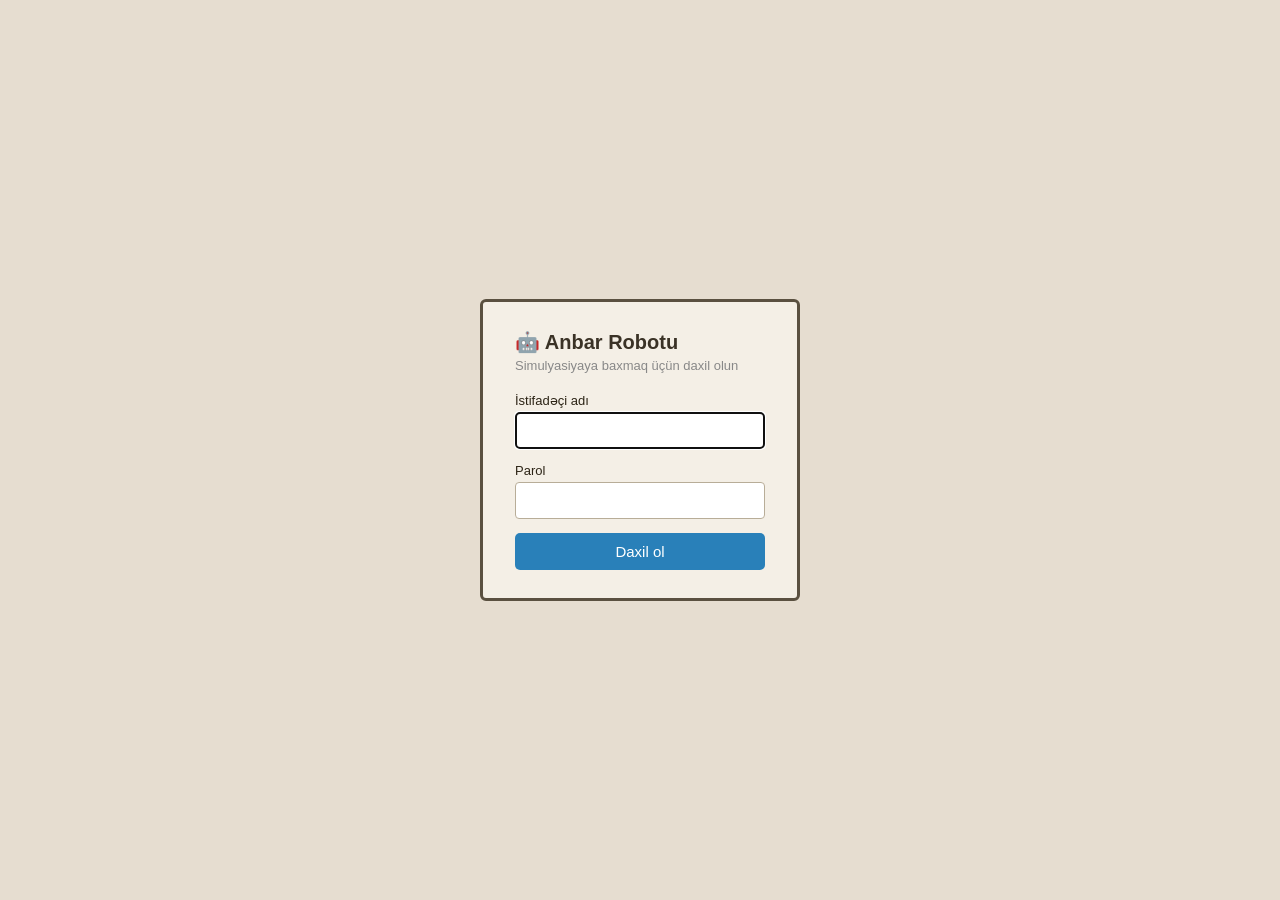
==== src/main/resources/static/login.html @ 9e841054 "added rate-limiting" ====
<!DOCTYPE html>
<html lang="az">
<head>
    <meta charset="UTF-8">
    <meta name="viewport" content="width=device-width, initial-scale=1">
    <title>Giriş — Anbar Robotu</title>
    <style>
        body {
            margin: 0;
            min-height: 100vh;
            background: #e6ddd0;
            font-family: 'Segoe UI', sans-serif;
            display: flex;
            align-items: center;
            justify-content: center;
            padding: 16px;
            box-sizing: border-box;
        }
        form {
            background: #f4efe6;
            border: 3px solid #5a5040;
            border-radius: 6px;
            padding: 28px 32px;
            width: 100%;
            max-width: 320px;
            box-sizing: border-box;
        }
        h1 {
            color: #3a3226;
            font-size: 20px;
            margin: 0 0 4px;
        }
        p.sub {
            color: #888;
            font-size: 13px;
            margin: 0 0 20px;
        }
        label {
            display: block;
            font-size: 13px;
            color: #2c2416;
            margin-bottom: 4px;
        }
        input {
            width: 100%;
            box-sizing: border-box;
            padding: 9px 10px;
            font-size: 15px;
            border: 1px solid #b8ad98;
            border-radius: 4px;
            margin-bottom: 14px;
            background: #fff;
        }
        button {
            width: 100%;
            padding: 10px;
            font-size: 15px;
            background: #2980b9;
            color: white;
            border: none;
            border-radius: 5px;
            cursor: pointer;
        }
        button:hover { background: #1f6da0; }
        button:disabled { background: #8aa9bf; cursor: default; }
        #msg {
            font-size: 13px;
            color: #c81e1e;
            margin-bottom: 14px;
        }
        #msg:empty { display: none; }
    </style>
</head>
<body>
<form id="login">
    <h1>🤖 Anbar Robotu</h1>
    <p class="sub">Simulyasiyaya baxmaq üçün daxil olun</p>
    <div id="msg"></div>
    <label for="username">İstifadəçi adı</label>
    <input type="text" id="username" autocomplete="username" required autofocus>
    <label for="password">Parol</label>
    <input type="password" id="password" autocomplete="current-password" required>
    <button type="submit" id="submit">Daxil ol</button>
</form>

<script>
// Ünvanlar nisbidir ("api/auth/login", "./"): həm lokalda (/robot-path-planning/), həm serverdə (/) işləyir
const msg = document.getElementById('msg');
const submit = document.getElementById('submit');

document.getElementById('login').addEventListener('submit', (e) => {
    e.preventDefault();
    msg.textContent = '';
    submit.disabled = true;
    fetch('api/auth/login', {
        method: 'POST',
        headers: { 'Content-Type': 'application/json' },
        body: JSON.stringify({
            username: document.getElementById('username').value,
            password: document.getElementById('password').value
        })
    }).then(r => {
        if (r.status === 401) throw new Error('İstifadəçi adı və ya parol səhvdir.');
        if (r.status === 429) {
            const seconds = r.headers.get('Retry-After') || '60';
            throw new Error('Çox cəhd etdiniz. ' + seconds + ' saniyə sonra yenidən yoxlayın.');
        }
        if (!r.ok) throw new Error('Server xətası (' + r.status + '). Yenidən cəhd edin.');
        return r.json();
    }).then(res => {
        // Yalnız index.html-ə ötürmək üçün: o, tokeni götürən kimi buradan silir (hər açılışda giriş tələb olunsun)
        sessionStorage.setItem('accessToken', res.accessToken);
        location.replace('./');
    }).catch(err => {
        msg.textContent = err.message === 'Failed to fetch' ? 'Serverlə əlaqə yoxdur.' : err.message;
        submit.disabled = false;
    });
});
</script>
</body>
</html>
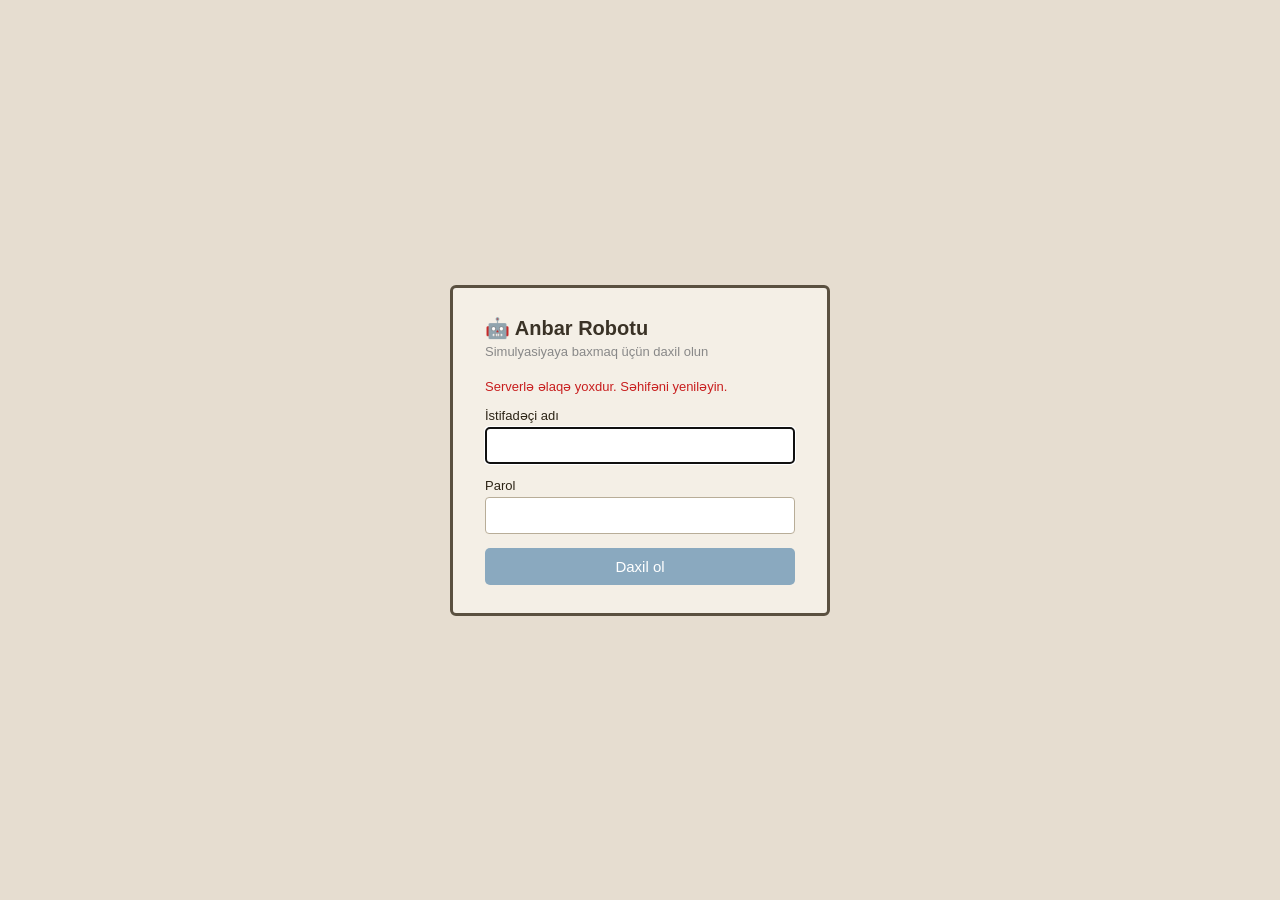
==== commit 63c1b2de: "Login-də CAPTCHA: Cloudflare Turnstile (server tərəfdə yoxlanır) - security/captcha: CaptchaVerifier" ====
--- a/src/main/resources/static/login.html
+++ b/src/main/resources/static/login.html
@@ -22,9 +22,14 @@
             border-radius: 6px;
             padding: 28px 32px;
             width: 100%;
-            max-width: 320px;
+            max-width: 380px;   /* CAPTCHA vidceti ən azı 300px enindədir */
             box-sizing: border-box;
         }
+        #captcha {
+            min-height: 65px;   /* vidcet yüklənənə qədər forma "tullanmasın" */
+            margin-bottom: 14px;
+        }
+        #captcha:empty { display: none; }
         h1 {
             color: #3a3226;
             font-size: 20px;
@@ -80,7 +85,8 @@
     <input type="text" id="username" autocomplete="username" required autofocus>
     <label for="password">Parol</label>
     <input type="password" id="password" autocomplete="current-password" required>
-    <button type="submit" id="submit">Daxil ol</button>
+    <div id="captcha"></div>
+    <button type="submit" id="submit" disabled>Daxil ol</button>
 </form>
 
 <script>
@@ -88,34 +94,118 @@
 const msg = document.getElementById('msg');
 const submit = document.getElementById('submit');
 
+// Düymə yalnız bu şərtlərin hamısı ödənəndə aktivdir (bax: updateSubmit)
+const state = {
+    captchaRequired: true,   // server CAPTCHA-nı söndürübsə false
+    captchaToken: null,      // vidcetin verdiyi birdəfəlik token
+    blocked: false,          // rate limit geri sayımı gedir
+    sending: false           // sorğu göndərilib, cavab gözlənilir
+};
+let widgetId = null;
+let countdown = null;
+
+function updateSubmit() {
+    submit.disabled = state.sending || state.blocked || (state.captchaRequired && !state.captchaToken);
+}
+
+// ==================== CAPTCHA (Cloudflare Turnstile) ====================
+// Açıq parametrləri serverdən alır, Cloudflare skriptini yükləyir və vidceti qurur.
+// Token birdəfəlikdir: hər göndərişdən sonra (uğursuz olsa belə) vidcet yenilənir.
+function initCaptcha() {
+    fetch('api/auth/captcha').then(r => r.json()).then(config => {
+        state.captchaRequired = config.enabled;
+        updateSubmit();
+        if (!config.enabled) return;
+        window.onTurnstileLoad = () => {
+            widgetId = turnstile.render('#captcha', {
+                sitekey: config.siteKey,
+                action: config.action,
+                size: 'flexible',
+                callback: token => { state.captchaToken = token; updateSubmit(); },
+                'expired-callback': () => { state.captchaToken = null; updateSubmit(); },
+                'error-callback': () => {
+                    state.captchaToken = null;
+                    updateSubmit();
+                    msg.textContent = 'Robot yoxlaması yüklənmədi. Səhifəni yeniləyin.';
+                }
+            });
+        };
+        const script = document.createElement('script');
+        script.src = 'https://challenges.cloudflare.com/turnstile/v0/api.js?render=explicit&onload=onTurnstileLoad';
+        script.async = true;
+        script.onerror = () => msg.textContent = 'Robot yoxlaması yüklənmədi. İnternet əlaqəsini yoxlayın.';
+        document.head.appendChild(script);
+    }).catch(() => msg.textContent = 'Serverlə əlaqə yoxdur. Səhifəni yeniləyin.');
+}
+
+function resetCaptcha() {
+    state.captchaToken = null;
+    if (widgetId !== null) turnstile.reset(widgetId);
+}
+
+// ==================== Rate limit ====================
+/** Limitə düşəndə: düymə bağlanır, mesajda saniyələr canlı azalır, vaxt bitəndə düymə özü açılır. */
+function blockFor(seconds) {
+    clearInterval(countdown);
+    state.blocked = true;
+    updateSubmit();
+    let left = seconds;
+    const render = () => msg.textContent = 'Çox cəhd etdiniz. ' + left + ' saniyə sonra yenidən yoxlayın.';
+    render();
+    countdown = setInterval(() => {
+        left--;
+        if (left > 0) return render();
+        clearInterval(countdown);
+        msg.textContent = '';
+        state.blocked = false;
+        updateSubmit();
+    }, 1000);
+}
+
+// ==================== Giriş ====================
+/** Server cavabını istifadəçi mesajına çevirir. */
+async function errorFor(r) {
+    if (r.status === 401) return new Error('İstifadəçi adı və ya parol səhvdir.');
+    if (r.status === 429) {
+        const error = new Error('rate-limited');
+        error.retryAfter = parseInt(r.headers.get('Retry-After'), 10) || 60;
+        return error;
+    }
+    const body = await r.json().catch(() => ({}));
+    if (body.code === 'captcha_rejected' || body.code === 'captcha_unavailable') return new Error(body.detail);
+    return new Error('Server xətası (' + r.status + '). Yenidən cəhd edin.');
+}
+
 document.getElementById('login').addEventListener('submit', (e) => {
     e.preventDefault();
     msg.textContent = '';
-    submit.disabled = true;
+    state.sending = true;
+    updateSubmit();
     fetch('api/auth/login', {
         method: 'POST',
         headers: { 'Content-Type': 'application/json' },
         body: JSON.stringify({
             username: document.getElementById('username').value,
-            password: document.getElementById('password').value
+            password: document.getElementById('password').value,
+            captchaToken: state.captchaToken
         })
-    }).then(r => {
-        if (r.status === 401) throw new Error('İstifadəçi adı və ya parol səhvdir.');
-        if (r.status === 429) {
-            const seconds = r.headers.get('Retry-After') || '60';
-            throw new Error('Çox cəhd etdiniz. ' + seconds + ' saniyə sonra yenidən yoxlayın.');
-        }
-        if (!r.ok) throw new Error('Server xətası (' + r.status + '). Yenidən cəhd edin.');
+    }).then(async r => {
+        if (!r.ok) throw await errorFor(r);
         return r.json();
     }).then(res => {
         // Yalnız index.html-ə ötürmək üçün: o, tokeni götürən kimi buradan silir (hər açılışda giriş tələb olunsun)
         sessionStorage.setItem('accessToken', res.accessToken);
         location.replace('./');
     }).catch(err => {
+        resetCaptcha();   // token istifadə olundu — növbəti cəhd üçün yenisi lazımdır
+        state.sending = false;
+        if (err.retryAfter) return blockFor(err.retryAfter);
         msg.textContent = err.message === 'Failed to fetch' ? 'Serverlə əlaqə yoxdur.' : err.message;
-        submit.disabled = false;
+        updateSubmit();
     });
 });
+
+initCaptcha();
 </script>
 </body>
 </html>
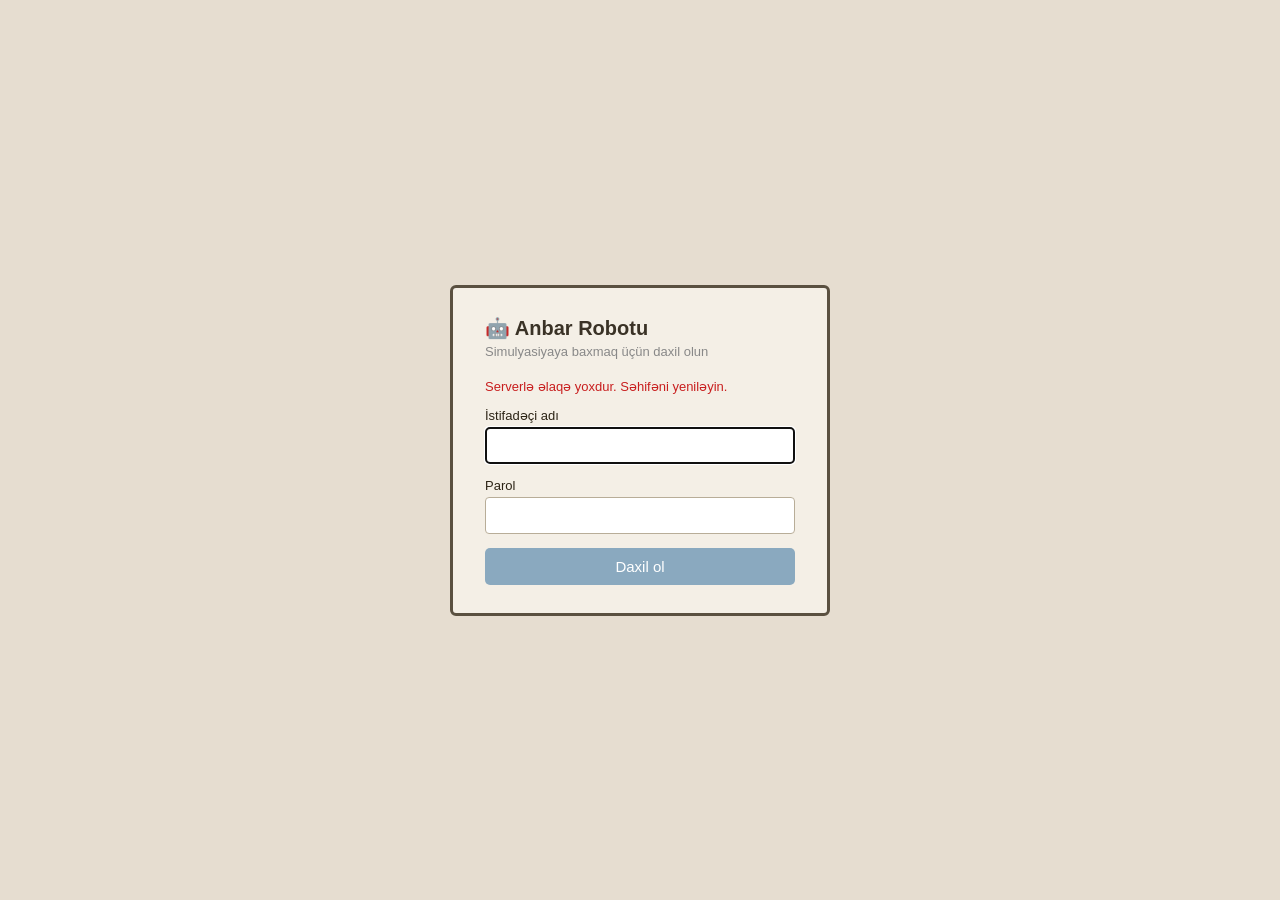
==== commit 71d50b8e: "CAPTCHA: bot kimi bloklananda düzgün mesaj ("yüklənmədi" yox, "keçilmədi") Co-Authored-By: Claude Op" ====
--- a/src/main/resources/static/login.html
+++ b/src/main/resources/static/login.html
@@ -123,10 +123,11 @@
                 size: 'flexible',
                 callback: token => { state.captchaToken = token; updateSubmit(); },
                 'expired-callback': () => { state.captchaToken = null; updateSubmit(); },
+                // Həm yoxlama keçilməyəndə (bot şübhəsi), həm vidcet yüklənməyəndə çağırılır
                 'error-callback': () => {
                     state.captchaToken = null;
                     updateSubmit();
-                    msg.textContent = 'Robot yoxlaması yüklənmədi. Səhifəni yeniləyin.';
+                    msg.textContent = 'Robot yoxlaması keçilmədi. Səhifəni yeniləyib yenidən cəhd edin.';
                 }
             });
         };
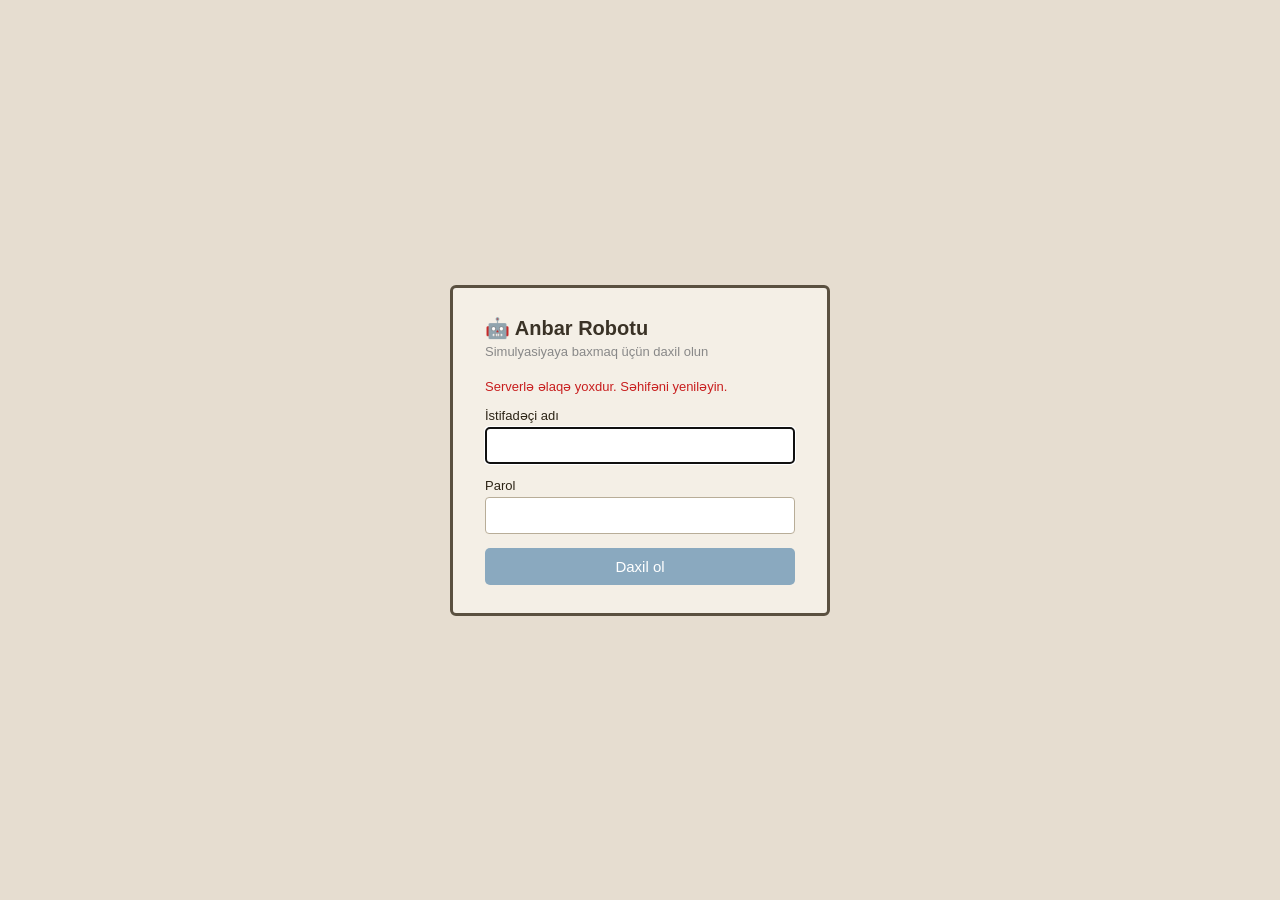
==== commit c5dff83e: "CAPTCHA: Google reCAPTCHA v2 "Mən robot deyiləm" (klik tələb olunur), Turnstile konfiqurasiya ilə se" ====
--- a/src/main/resources/static/login.html
+++ b/src/main/resources/static/login.html
@@ -26,7 +26,7 @@
             box-sizing: border-box;
         }
         #captcha {
-            min-height: 65px;   /* vidcet yüklənənə qədər forma "tullanmasın" */
+            min-height: 78px;   /* vidcet (reCAPTCHA 304×78) yüklənənə qədər forma "tullanmasın" */
             margin-bottom: 14px;
         }
         #captcha:empty { display: none; }
@@ -108,31 +108,46 @@
     submit.disabled = state.sending || state.blocked || (state.captchaRequired && !state.captchaToken);
 }
 
-// ==================== CAPTCHA (Cloudflare Turnstile) ====================
-// Açıq parametrləri serverdən alır, Cloudflare skriptini yükləyir və vidceti qurur.
+// ==================== CAPTCHA ====================
+// Provayderi və açıq açarı serverdən alır (GET api/auth/captcha), skripti yükləyir, vidceti qurur.
 // Token birdəfəlikdir: hər göndərişdən sonra (uğursuz olsa belə) vidcet yenilənir.
+// Provayderə xas olan yalnız bu adapterlərdir — qalan məntiq hamısı üçün eynidir.
+const CAPTCHA_ADAPTERS = {
+    // Google reCAPTCHA v2: "Mən robot deyiləm" qutusu, istifadəçi həmişə klik edir
+    recaptcha: {
+        scriptUrl: 'https://www.google.com/recaptcha/api.js?render=explicit&hl=az&onload=onCaptchaLoad',
+        render: (config, handlers) => grecaptcha.render('captcha', { sitekey: config.siteKey, ...handlers }),
+        reset: id => grecaptcha.reset(id)
+    },
+    // Cloudflare Turnstile: çox vaxt kliksiz keçir
+    turnstile: {
+        scriptUrl: 'https://challenges.cloudflare.com/turnstile/v0/api.js?render=explicit&onload=onCaptchaLoad',
+        render: (config, handlers) => turnstile.render('#captcha',
+            { sitekey: config.siteKey, action: config.action, size: 'flexible', ...handlers }),
+        reset: id => turnstile.reset(id)
+    }
+};
+let captchaAdapter = null;
+
 function initCaptcha() {
     fetch('api/auth/captcha').then(r => r.json()).then(config => {
         state.captchaRequired = config.enabled;
         updateSubmit();
         if (!config.enabled) return;
-        window.onTurnstileLoad = () => {
-            widgetId = turnstile.render('#captcha', {
-                sitekey: config.siteKey,
-                action: config.action,
-                size: 'flexible',
-                callback: token => { state.captchaToken = token; updateSubmit(); },
-                'expired-callback': () => { state.captchaToken = null; updateSubmit(); },
-                // Həm yoxlama keçilməyəndə (bot şübhəsi), həm vidcet yüklənməyəndə çağırılır
-                'error-callback': () => {
-                    state.captchaToken = null;
-                    updateSubmit();
-                    msg.textContent = 'Robot yoxlaması keçilmədi. Səhifəni yeniləyib yenidən cəhd edin.';
-                }
-            });
+        captchaAdapter = CAPTCHA_ADAPTERS[config.provider];
+        const handlers = {
+            callback: token => { state.captchaToken = token; updateSubmit(); },
+            'expired-callback': () => { state.captchaToken = null; updateSubmit(); },
+            // Həm yoxlama keçilməyəndə (bot şübhəsi), həm vidcet yüklənməyəndə çağırılır
+            'error-callback': () => {
+                state.captchaToken = null;
+                updateSubmit();
+                msg.textContent = 'Robot yoxlaması keçilmədi. Səhifəni yeniləyib yenidən cəhd edin.';
+            }
         };
+        window.onCaptchaLoad = () => { widgetId = captchaAdapter.render(config, handlers); };
         const script = document.createElement('script');
-        script.src = 'https://challenges.cloudflare.com/turnstile/v0/api.js?render=explicit&onload=onTurnstileLoad';
+        script.src = captchaAdapter.scriptUrl;
         script.async = true;
         script.onerror = () => msg.textContent = 'Robot yoxlaması yüklənmədi. İnternet əlaqəsini yoxlayın.';
         document.head.appendChild(script);
@@ -141,7 +156,7 @@
 
 function resetCaptcha() {
     state.captchaToken = null;
-    if (widgetId !== null) turnstile.reset(widgetId);
+    if (widgetId !== null) captchaAdapter.reset(widgetId);
 }
 
 // ==================== Rate limit ====================
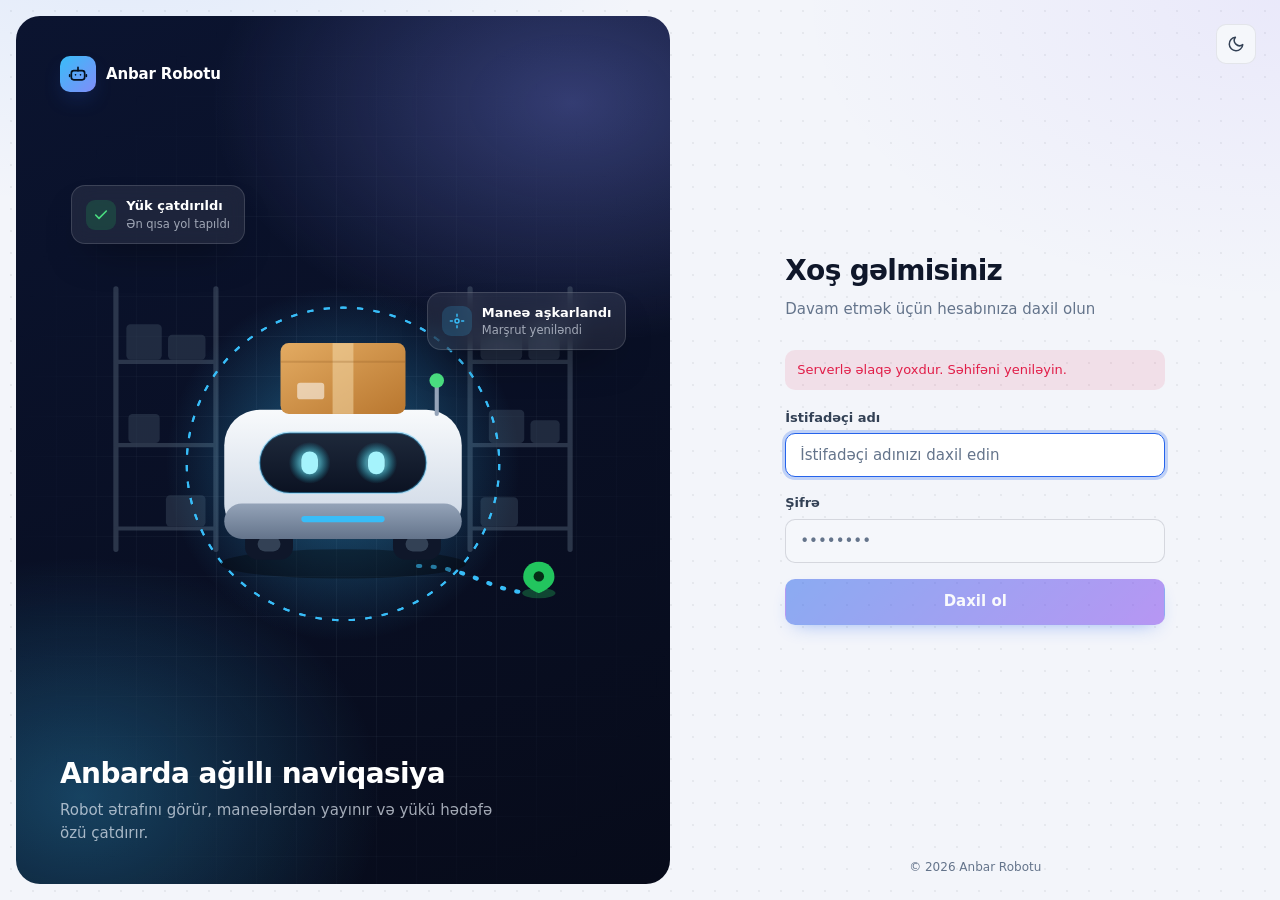
==== commit a951a6d0: "ui-redesign" ====
--- a/src/main/resources/static/login.html
+++ b/src/main/resources/static/login.html
@@ -4,91 +4,501 @@
     <meta charset="UTF-8">
     <meta name="viewport" content="width=device-width, initial-scale=1">
     <title>Giriş — Anbar Robotu</title>
+    <script src="js/theme.js"></script>
+    <link rel="icon" type="image/svg+xml" href="favicon.svg">
+    <link rel="stylesheet" href="css/theme.css">
     <style>
-        body {
-            margin: 0;
+        /* İki hissəli düzülüş: solda brend paneli (illüstrasiya), sağda giriş forması */
+        .auth {
             min-height: 100vh;
-            background: #e6ddd0;
-            font-family: 'Segoe UI', sans-serif;
+            display: grid;
+            grid-template-columns: minmax(0, 1.1fr) minmax(0, 1fr);
+        }
+
+        /* ---------- Sol: brend paneli (temadan asılı deyil, həmişə tünd) ---------- */
+        .showcase {
+            position: relative;
+            margin: 16px 0 16px 16px;
+            padding: 40px 44px;
+            display: flex;
+            flex-direction: column;
+            overflow: hidden;
+            border-radius: 24px;
+            color: #e6ecf7;
+            background:
+                    radial-gradient(600px 400px at 85% 10%, rgba(129, 140, 248, 0.35), transparent 60%),
+                    radial-gradient(500px 400px at 10% 90%, rgba(56, 189, 248, 0.30), transparent 60%),
+                    linear-gradient(160deg, #0b1430 0%, #070b1a 100%);
+            isolation: isolate;
+        }
+        /* İncə xəritə şəbəkəsi */
+        .showcase::before {
+            content: "";
+            position: absolute;
+            inset: 0;
+            z-index: -1;
+            background-image:
+                    linear-gradient(rgba(148, 163, 184, 0.07) 1px, transparent 1px),
+                    linear-gradient(90deg, rgba(148, 163, 184, 0.07) 1px, transparent 1px);
+            background-size: 40px 40px;
+            mask-image: radial-gradient(ellipse at 50% 55%, #000 30%, transparent 75%);
+            -webkit-mask-image: radial-gradient(ellipse at 50% 55%, #000 30%, transparent 75%);
+        }
+        .showcase .brand { color: #fff; }
+        .hero {
+            flex: 1;
+            display: grid;
+            place-items: center;
+            position: relative;
+            min-height: 0;
+            padding: 24px 0;
+        }
+        .hero svg.robot { width: min(100%, 500px); height: auto; overflow: visible; }
+        .scan { transform-origin: 240px 238px; animation: scan 3.2s ease-out infinite; }
+        .scan.s2 { animation-delay: 1.6s; }
+        @keyframes scan {
+            0% { transform: scale(.55); opacity: 0; }
+            25% { opacity: .9; }
+            100% { transform: scale(1.25); opacity: 0; }
+        }
+        .float { animation: float 5s ease-in-out infinite; }
+        @keyframes float { 50% { transform: translateY(-8px); } }
+        .blink { animation: blink 1.8s steps(1) infinite; }
+        @keyframes blink { 50% { opacity: .25; } }
+        .path-flow { stroke-dasharray: 2 12; animation: flow 1.2s linear infinite; }
+        @keyframes flow { to { stroke-dashoffset: -14; } }
+
+        /* Şəklin üstündəki şüşə kartlar */
+        .glass {
+            position: absolute;
+            display: flex;
+            align-items: center;
+            gap: 10px;
+            padding: 10px 14px;
+            font-size: 13px;
+            font-weight: 600;
+            color: #fff;
+            background: rgba(255, 255, 255, 0.08);
+            border: 1px solid rgba(255, 255, 255, 0.14);
+            border-radius: 14px;
+            backdrop-filter: blur(10px);
+            -webkit-backdrop-filter: blur(10px);
+            box-shadow: 0 20px 40px -20px rgba(0, 0, 0, 0.6);
+            animation: float 6s ease-in-out infinite;
+        }
+        .glass small { display: block; font-size: 11.5px; font-weight: 500; color: rgba(230, 236, 247, 0.65); }
+        .glass .ic {
+            flex: none;
+            width: 30px;
+            height: 30px;
+            display: grid;
+            place-items: center;
+            border-radius: 9px;
+        }
+        .glass .ic svg { width: 16px; height: 16px; }
+        .glass.g1 { top: 14%; left: 2%; }
+        .glass.g1 .ic { color: #4ade80; background: rgba(34, 197, 94, 0.18); }
+        .glass.g2 { top: 30%; right: 0; animation-delay: -3s; }
+        .glass.g2 .ic { color: #38bdf8; background: rgba(56, 189, 248, 0.18); }
+
+        .showcase-copy h2 {
+            margin: 0 0 8px;
+            font-size: 28px;
+            line-height: 1.2;
+            font-weight: 700;
+            letter-spacing: -0.02em;
+            color: #fff;
+        }
+        .showcase-copy p { margin: 0; max-width: 440px; font-size: 15px; color: rgba(230, 236, 247, 0.7); }
+
+        /* ---------- Sağ: forma ---------- */
+        .panel {
+            position: relative;
+            display: flex;
+            flex-direction: column;
+            align-items: center;
+            justify-content: center;
+            padding: 40px 24px 24px;
+        }
+        .theme-toggle { position: absolute; top: 24px; right: 24px; }
+        form {
+            width: 100%;
+            max-width: 380px;   /* CAPTCHA vidceti ən azı 300px enindədir */
+            margin: auto 0;
+        }
+        .brand { display: flex; align-items: center; gap: 10px; }
+        .brand-mark {
+            width: 36px;
+            height: 36px;
+            display: grid;
+            place-items: center;
+            border-radius: 10px;
+            color: var(--on-accent);
+            background: linear-gradient(135deg, var(--accent), var(--accent-2));
+            box-shadow: 0 10px 24px -12px var(--accent);
+        }
+        .showcase .brand-mark { color: #04111f; background: linear-gradient(135deg, #38bdf8, #818cf8); }
+        .brand-mark svg { width: 20px; height: 20px; }
+        .brand-name { font-size: 15px; font-weight: 700; letter-spacing: -0.01em; }
+        /* Forma tərəfində loqo yalnız sol panel gizlənəndə (kiçik ekran) görünür */
+        form .brand { display: none; margin-bottom: 28px; }
+        h1 {
+            font-size: 28px;
+            font-weight: 700;
+            letter-spacing: -0.025em;
+            margin: 0 0 6px;
+        }
+        p.sub {
+            color: var(--muted);
+            font-size: 15px;
+            margin: 0 0 30px;
+        }
+        /* Cloudflare vidceti çərçivəsiz, birbaşa formada (öz iframe-i — içi stillənmir) */
+        #captcha {
+            min-height: 65px;   /* vidcet yüklənənə qədər forma "tullanmasın" */
+            margin-bottom: 18px;
+            border-radius: 10px;
+            overflow: hidden;   /* vidcetin künclərini sahələrin radiusuna uyğunlaşdırır */
+        }
+        #captcha:empty { display: none; }
+        #submit { width: 100%; height: 46px; font-size: 15px; }
+        #msg {
+            font-size: 13px;
+            color: var(--danger);
+            background: var(--danger-soft);
+            border-radius: var(--radius-sm);
+            padding: 10px 12px;
+            margin-bottom: 18px;
+        }
+        #msg:empty { display: none; }
+        .foot { margin-top: 24px; font-size: 12px; color: var(--muted); text-align: center; }
+
+        /* Puzzle modalı yarımçıq bağlananda: yenidən açmaq üçün */
+        .verify-reopen {
             display: flex;
             align-items: center;
             justify-content: center;
+            gap: 8px;
+            width: 100%;
+            margin: -6px 0 16px;
+            padding: 10px 12px;
+            font: 600 13px var(--font);
+            color: var(--accent);
+            background: var(--accent-soft);
+            border: 1px solid color-mix(in srgb, var(--accent) 35%, transparent);
+            border-radius: var(--radius-sm);
+            cursor: pointer;
+        }
+        .verify-reopen[hidden] { display: none; }
+        .verify-reopen:hover { background: color-mix(in srgb, var(--accent) 18%, transparent); border-color: var(--accent); }
+        .verify-reopen:focus-visible { outline: none; box-shadow: var(--focus); }
+        .verify-reopen svg { width: 16px; height: 16px; }
+
+        /* ---------- Modal ---------- */
+        dialog.modal {
+            width: min(340px, calc(100vw - 32px));
             padding: 16px;
-            box-sizing: border-box;
-        }
-        form {
-            background: #f4efe6;
-            border: 3px solid #5a5040;
-            border-radius: 6px;
-            padding: 28px 32px;
-            width: 100%;
-            max-width: 380px;   /* CAPTCHA vidceti ən azı 300px enindədir */
-            box-sizing: border-box;
-        }
-        #captcha {
-            min-height: 78px;   /* vidcet (reCAPTCHA 304×78) yüklənənə qədər forma "tullanmasın" */
-            margin-bottom: 14px;
-        }
-        #captcha:empty { display: none; }
-        h1 {
-            color: #3a3226;
-            font-size: 20px;
-            margin: 0 0 4px;
-        }
-        p.sub {
-            color: #888;
+            color: var(--text);
+            background: var(--surface);
+            border: 1px solid var(--border-strong);
+            border-radius: 18px;
+            box-shadow: var(--shadow-lg);
+        }
+        dialog.modal[open] { animation: modal-in .25s cubic-bezier(.2, .9, .3, 1.1); }
+        dialog.modal::backdrop { background: rgba(2, 6, 23, 0.55); backdrop-filter: blur(4px); -webkit-backdrop-filter: blur(4px); }
+        @keyframes modal-in { from { opacity: 0; transform: translateY(10px) scale(.97); } }
+        .modal-title { margin: 0; font-size: 15px; font-weight: 700; letter-spacing: -0.01em; color: var(--text); }
+        .modal-actions { display: flex; gap: 2px; }
+
+        /* ---------- Mini puzzle: robotu park zonasına sürüşdür (data-state = idle | drag | success | fail) ---------- */
+        .verify[data-state="success"] #verifyTitle { color: var(--success); }
+        .verify[data-state="fail"] { animation: shake .4s; }
+        .verify[data-state="fail"] #verifyTitle { color: var(--danger); }
+        #verifyTitle { display: block; margin-top: 1px; font-size: 12px; font-weight: 500; color: var(--muted); }
+        @keyframes shake { 20%, 60% { transform: translateX(-5px); } 40%, 80% { transform: translateX(5px); } }
+        .verify-head {
+            display: flex;
+            align-items: center;
+            justify-content: space-between;
+            margin-bottom: 8px;
             font-size: 13px;
-            margin: 0 0 20px;
-        }
-        label {
-            display: block;
-            font-size: 13px;
-            color: #2c2416;
-            margin-bottom: 4px;
-        }
-        input {
-            width: 100%;
-            box-sizing: border-box;
-            padding: 9px 10px;
-            font-size: 15px;
-            border: 1px solid #b8ad98;
-            border-radius: 4px;
-            margin-bottom: 14px;
-            background: #fff;
-        }
-        button {
-            width: 100%;
-            padding: 10px;
-            font-size: 15px;
-            background: #2980b9;
-            color: white;
-            border: none;
-            border-radius: 5px;
+            font-weight: 600;
+            color: var(--text-2);
+        }
+        .verify-refresh {
+            width: 28px;
+            height: 28px;
+            display: grid;
+            place-items: center;
+            border: 0;
+            border-radius: 8px;
+            color: var(--muted);
+            background: transparent;
             cursor: pointer;
         }
-        button:hover { background: #1f6da0; }
-        button:disabled { background: #8aa9bf; cursor: default; }
-        #msg {
-            font-size: 13px;
-            color: #c81e1e;
-            margin-bottom: 14px;
-        }
-        #msg:empty { display: none; }
+        .verify-refresh:hover { color: var(--text); background: var(--surface-3); }
+        .verify-refresh:focus-visible { outline: none; box-shadow: var(--focus); }
+        .verify-refresh svg { width: 16px; height: 16px; }
+        .verify[data-state="success"] .verify-refresh { visibility: hidden; }
+        #puzzle { display: block; width: 100%; height: auto; border-radius: 10px; }
+
+        .slider {
+            position: relative;
+            height: 38px;
+            margin-top: 8px;
+            border-radius: 10px;
+            background: var(--surface);
+            border: 1px solid var(--border-strong);
+            overflow: hidden;
+            user-select: none;
+            touch-action: none;
+        }
+        .slider-fill {
+            position: absolute;
+            inset: 0 auto 0 0;
+            width: 0;
+            background: var(--accent-soft);
+        }
+        .slider-hint {
+            position: absolute;
+            inset: 0;
+            display: grid;
+            place-items: center;
+            padding-left: 38px;
+            font-size: 12px;
+            color: var(--muted);
+            pointer-events: none;
+        }
+        .slider-knob {
+            position: absolute;
+            top: 0;
+            left: 0;
+            width: 38px;
+            height: 36px;
+            display: grid;
+            place-items: center;
+            border: 0;
+            border-radius: 9px;
+            color: var(--on-accent);
+            background: linear-gradient(135deg, var(--accent), var(--accent-2));
+            box-shadow: 0 6px 16px -8px var(--accent);
+            cursor: grab;
+            touch-action: none;
+        }
+        .slider-knob:focus-visible { outline: none; box-shadow: var(--focus); }
+        .slider-knob svg { width: 18px; height: 18px; }
+        .slider-knob .ok { display: none; }
+        .verify[data-state="drag"] .slider-knob { cursor: grabbing; }
+        .verify[data-state="drag"] .slider-hint { opacity: 0; }
+        .verify[data-state="idle"] .slider-knob,
+        .verify[data-state="idle"] .slider-fill { transition: left .3s ease, width .3s ease; }
+        .verify[data-state="success"] .slider-fill { background: var(--success-soft); }
+        .verify[data-state="success"] .slider-knob { background: var(--success); box-shadow: none; cursor: default; }
+        .verify[data-state="success"] .slider-knob .go { display: none; }
+        .verify[data-state="success"] .slider-knob .ok { display: block; }
+        .verify[data-state="success"] .slider-hint { color: var(--success); font-weight: 600; }
+        .verify[data-state="fail"] .slider-hint { color: var(--danger); }
+
+        @media (max-width: 960px) {
+            .auth { grid-template-columns: 1fr; }
+            .showcase { display: none; }
+            form .brand { display: flex; }
+        }
+        @media (max-width: 420px) {
+            .panel { padding: 72px 20px 20px; }
+            h1 { font-size: 24px; }
+        }
     </style>
 </head>
 <body>
-<form id="login">
-    <h1>🤖 Anbar Robotu</h1>
-    <p class="sub">Simulyasiyaya baxmaq üçün daxil olun</p>
-    <div id="msg"></div>
-    <label for="username">İstifadəçi adı</label>
-    <input type="text" id="username" autocomplete="username" required autofocus>
-    <label for="password">Parol</label>
-    <input type="password" id="password" autocomplete="current-password" required>
-    <div id="captcha"></div>
-    <button type="submit" id="submit" disabled>Daxil ol</button>
-</form>
-
+<div class="auth">
+    <aside class="showcase" aria-hidden="true">
+        <div class="brand">
+            <div class="brand-mark">
+                <svg viewBox="0 0 24 24" fill="none" stroke="currentColor" stroke-width="2" stroke-linecap="round" stroke-linejoin="round"><rect x="4" y="8" width="16" height="11" rx="3"/><path d="M12 8V4M9 13h.01M15 13h.01M2 13v2M22 13v2"/></svg>
+            </div>
+            <span class="brand-name">Anbar Robotu</span>
+        </div>
+
+        <div class="hero">
+            <!-- Anbar robotu (AMR) illüstrasiyası: rəflər, qutu daşıyan robot, skan dalğaları, hədəfə gedən yol -->
+            <svg class="robot" viewBox="0 0 480 400" fill="none">
+                <defs>
+                    <linearGradient id="gBody" x1="0" y1="0" x2="0" y2="1">
+                        <stop offset="0" stop-color="#f8fafc"/>
+                        <stop offset="1" stop-color="#c9d4e3"/>
+                    </linearGradient>
+                    <linearGradient id="gBase" x1="0" y1="0" x2="0" y2="1">
+                        <stop offset="0" stop-color="#94a3b8"/>
+                        <stop offset="1" stop-color="#64748b"/>
+                    </linearGradient>
+                    <linearGradient id="gVisor" x1="0" y1="0" x2="0" y2="1">
+                        <stop offset="0" stop-color="#1e293b"/>
+                        <stop offset="1" stop-color="#0b1222"/>
+                    </linearGradient>
+                    <linearGradient id="gBox" x1="0" y1="0" x2="1" y2="1">
+                        <stop offset="0" stop-color="#e3ab62"/>
+                        <stop offset="1" stop-color="#b9772f"/>
+                    </linearGradient>
+                    <radialGradient id="gEye">
+                        <stop offset="0" stop-color="#e0fbff"/>
+                        <stop offset=".5" stop-color="#67e8f9"/>
+                        <stop offset="1" stop-color="#22d3ee" stop-opacity="0"/>
+                    </radialGradient>
+                    <radialGradient id="gGlow">
+                        <stop offset="0" stop-color="#38bdf8" stop-opacity=".45"/>
+                        <stop offset="1" stop-color="#38bdf8" stop-opacity="0"/>
+                    </radialGradient>
+                </defs>
+
+                <!-- Arxa plan: rəflər -->
+                <g opacity=".55">
+                    <g stroke="#475569" stroke-width="5" stroke-linecap="round">
+                        <path d="M22 70v250M118 70v250M362 70v250M458 70v250"/>
+                        <path d="M22 140h96M22 220h96M22 300h96M362 140h96M362 220h96M362 300h96" stroke-width="4"/>
+                    </g>
+                    <g fill="#334155">
+                        <rect x="32" y="104" width="34" height="34" rx="4"/><rect x="72" y="114" width="36" height="24" rx="4"/>
+                        <rect x="34" y="190" width="30" height="28" rx="4"/>
+                        <rect x="372" y="110" width="40" height="28" rx="4"/><rect x="418" y="100" width="30" height="38" rx="4"/>
+                        <rect x="380" y="186" width="34" height="32" rx="4"/><rect x="420" y="196" width="28" height="22" rx="4"/>
+                        <rect x="372" y="270" width="36" height="28" rx="4"/>
+                        <rect x="70" y="268" width="38" height="30" rx="4"/>
+                    </g>
+                </g>
+
+                <!-- Hədəfə gedən yol və hədəf nişanı -->
+                <path class="path-flow" d="M312 336 C 360 336, 380 360, 420 362" stroke="#38bdf8" stroke-width="4" stroke-linecap="round"/>
+                <g transform="translate(428 362)">
+                    <ellipse rx="16" ry="5" fill="#22c55e" opacity=".3"/>
+                    <path d="M0-30c-9 0-15 6.5-15 14.5C-15-5 0 0 0 0s15-5 15-15.5C15-23.5 9-30 0-30z" fill="#22c55e"/>
+                    <circle cy="-16" r="5" fill="#052e16"/>
+                </g>
+
+                <!-- LiDAR skan dalğaları -->
+                <g stroke="#38bdf8" stroke-width="2" fill="none">
+                    <circle class="scan" cx="240" cy="238" r="150" stroke-dasharray="6 10"/>
+                    <circle class="scan s2" cx="240" cy="238" r="150" stroke-dasharray="6 10"/>
+                </g>
+                <circle cx="240" cy="238" r="170" fill="url(#gGlow)"/>
+
+                <!-- Robot -->
+                <ellipse cx="240" cy="334" rx="118" ry="14" fill="#000" opacity=".35"/>
+                <g class="float">
+                    <!-- Təkərlər -->
+                    <rect x="146" y="300" width="46" height="30" rx="12" fill="#0f172a"/>
+                    <rect x="288" y="300" width="46" height="30" rx="12" fill="#0f172a"/>
+                    <rect x="158" y="308" width="22" height="14" rx="7" fill="#334155"/>
+                    <rect x="300" y="308" width="22" height="14" rx="7" fill="#334155"/>
+
+                    <!-- Gövdə -->
+                    <rect x="126" y="186" width="228" height="124" rx="34" fill="url(#gBody)"/>
+                    <rect x="126" y="276" width="228" height="34" rx="17" fill="url(#gBase)"/>
+                    <rect x="200" y="288" width="80" height="6" rx="3" fill="#38bdf8"/>
+
+                    <!-- Vizor və gözlər -->
+                    <rect x="160" y="208" width="160" height="58" rx="29" fill="url(#gVisor)"/>
+                    <rect x="160" y="208" width="160" height="58" rx="29" stroke="#38bdf8" stroke-opacity=".35" stroke-width="2"/>
+                    <circle cx="208" cy="237" r="20" fill="url(#gEye)" opacity=".55"/>
+                    <circle cx="272" cy="237" r="20" fill="url(#gEye)" opacity=".55"/>
+                    <rect x="200" y="226" width="16" height="22" rx="8" fill="#a5f3fc"/>
+                    <rect x="264" y="226" width="16" height="22" rx="8" fill="#a5f3fc"/>
+
+                    <!-- Antena -->
+                    <path d="M330 190v-26" stroke="#94a3b8" stroke-width="4" stroke-linecap="round"/>
+                    <circle class="blink" cx="330" cy="158" r="7" fill="#4ade80"/>
+
+                    <!-- Daşınan qutu -->
+                    <rect x="180" y="122" width="120" height="68" rx="8" fill="url(#gBox)"/>
+                    <rect x="230" y="122" width="20" height="68" fill="#f5d9a8" opacity=".55"/>
+                    <rect x="196" y="160" width="26" height="16" rx="3" fill="#fff" opacity=".55"/>
+                    <path d="M180 140h120" stroke="#8a5a22" stroke-opacity=".25" stroke-width="2"/>
+                </g>
+            </svg>
+
+            <div class="glass g1">
+                <span class="ic"><svg viewBox="0 0 24 24" fill="none" stroke="currentColor" stroke-width="2.4" stroke-linecap="round" stroke-linejoin="round"><path d="M20 6 9 17l-5-5"/></svg></span>
+                <span>Yük çatdırıldı<small>Ən qısa yol tapıldı</small></span>
+            </div>
+            <div class="glass g2">
+                <span class="ic"><svg viewBox="0 0 24 24" fill="none" stroke="currentColor" stroke-width="2.2" stroke-linecap="round" stroke-linejoin="round"><circle cx="12" cy="12" r="3"/><path d="M12 2v3M12 19v3M2 12h3M19 12h3"/></svg></span>
+                <span>Maneə aşkarlandı<small>Marşrut yeniləndi</small></span>
+            </div>
+        </div>
+
+        <div class="showcase-copy">
+            <h2>Anbarda ağıllı naviqasiya</h2>
+            <p>Robot ətrafını görür, maneələrdən yayınır və yükü hədəfə özü çatdırır.</p>
+        </div>
+    </aside>
+
+    <main class="panel">
+        <button type="button" class="btn btn-ghost icon-btn theme-toggle" onclick="toggleTheme()" title="Temanı dəyiş" aria-label="Temanı dəyiş">
+            <svg class="icon-moon" viewBox="0 0 24 24" fill="none" stroke="currentColor" stroke-width="2" stroke-linecap="round" stroke-linejoin="round"><path d="M21 12.8A9 9 0 1 1 11.2 3a7 7 0 0 0 9.8 9.8z"/></svg>
+            <svg class="icon-sun" viewBox="0 0 24 24" fill="none" stroke="currentColor" stroke-width="2" stroke-linecap="round"><circle cx="12" cy="12" r="4"/><path d="M12 2v2M12 20v2M4.9 4.9l1.4 1.4M17.7 17.7l1.4 1.4M2 12h2M20 12h2M4.9 19.1l1.4-1.4M17.7 6.3l1.4-1.4"/></svg>
+        </button>
+
+        <form id="login">
+            <div class="brand">
+                <div class="brand-mark">
+                    <svg viewBox="0 0 24 24" fill="none" stroke="currentColor" stroke-width="2" stroke-linecap="round" stroke-linejoin="round"><rect x="4" y="8" width="16" height="11" rx="3"/><path d="M12 8V4M9 13h.01M15 13h.01M2 13v2M22 13v2"/></svg>
+                </div>
+                <span class="brand-name">Anbar Robotu</span>
+            </div>
+            <h1>Xoş gəlmisiniz</h1>
+            <p class="sub">Davam etmək üçün hesabınıza daxil olun</p>
+            <div id="msg" role="alert"></div>
+            <div class="field">
+                <label for="username">İstifadəçi adı</label>
+                <input class="input" type="text" id="username" autocomplete="username" placeholder="İstifadəçi adınızı daxil edin" required autofocus>
+            </div>
+            <div class="field">
+                <label for="password">Şifrə</label>
+                <input class="input" type="password" id="password" autocomplete="current-password" placeholder="••••••••" required>
+            </div>
+            <div id="captcha"></div>
+            <!-- Cloudflare keçilib, puzzle isə bağlanıb tamamlanmayıbsa görünür -->
+            <button type="button" class="verify-reopen" id="verifyReopen" hidden>
+                <svg viewBox="0 0 24 24" fill="none" stroke="currentColor" stroke-width="2" stroke-linecap="round" stroke-linejoin="round"><path d="M12 3 4 6v6c0 5 3.5 8 8 9 4.5-1 8-4 8-9V6z"/><path d="M12 9v4M12 16h.01"/></svg>
+                Robot yoxlamasını tamamlayın
+            </button>
+            <button type="submit" id="submit" class="btn btn-primary" disabled>Daxil ol</button>
+        </form>
+
+        <div class="foot">© 2026 Anbar Robotu</div>
+    </main>
+</div>
+
+<dialog class="modal" id="verifyModal" aria-labelledby="verifyModalTitle">
+            <div class="verify" id="verify" data-state="idle">
+                <div class="verify-head">
+                    <div>
+                        <h2 class="modal-title" id="verifyModalTitle">Robot yoxlaması</h2>
+                        <span id="verifyTitle">Robotu park zonasına aparın</span>
+                    </div>
+                    <div class="modal-actions">
+                        <button type="button" class="verify-refresh" id="puzzleRefresh" title="Yeni tapşırıq" aria-label="Yeni tapşırıq">
+                            <svg viewBox="0 0 24 24" fill="none" stroke="currentColor" stroke-width="2" stroke-linecap="round" stroke-linejoin="round"><path d="M21 12a9 9 0 1 1-3-6.7L21 8"/><path d="M21 3v5h-5"/></svg>
+                        </button>
+                        <button type="button" class="verify-refresh" id="verifyClose" title="Bağla" aria-label="Bağla">
+                            <svg viewBox="0 0 24 24" fill="none" stroke="currentColor" stroke-width="2" stroke-linecap="round"><path d="M6 6l12 12M18 6 6 18"/></svg>
+                        </button>
+                    </div>
+                </div>
+                <canvas id="puzzle" width="356" height="132" aria-hidden="true"></canvas>
+                <div class="slider" id="slider">
+                    <div class="slider-fill" id="sliderFill"></div>
+                    <div class="slider-hint" id="sliderHint">Sürüşdürün →</div>
+                    <button type="button" class="slider-knob" id="sliderKnob" role="slider" aria-label="Robotu sürüşdür"
+                            aria-valuemin="0" aria-valuemax="100" aria-valuenow="0">
+                        <svg class="go" viewBox="0 0 24 24" fill="none" stroke="currentColor" stroke-width="2.4" stroke-linecap="round" stroke-linejoin="round"><path d="M5 12h14M13 6l6 6-6 6"/></svg>
+                        <svg class="ok" viewBox="0 0 24 24" fill="none" stroke="currentColor" stroke-width="2.6" stroke-linecap="round" stroke-linejoin="round"><path d="M20 6 9 17l-5-5"/></svg>
+                    </button>
+                </div>
+            </div>
+</dialog>
+
+<script src="js/toast.js"></script>
 <script>
 // Ünvanlar nisbidir ("api/auth/login", "./"): həm lokalda (/robot-path-planning/), həm serverdə (/) işləyir
 const msg = document.getElementById('msg');
@@ -98,33 +508,262 @@
 const state = {
     captchaRequired: true,   // server CAPTCHA-nı söndürübsə false
     captchaToken: null,      // vidcetin verdiyi birdəfəlik token
+    puzzleSolved: false,     // mini puzzle keçilib (yalnız UX qatı — real yoxlama CAPTCHA-dır, bax: aşağıda)
     blocked: false,          // rate limit geri sayımı gedir
     sending: false           // sorğu göndərilib, cavab gözlənilir
 };
 let widgetId = null;
 let countdown = null;
 
+// Puzzle Cloudflare yoxlamasından SONRA gəlir: düymə hər ikisi keçiləndə aktivdir. CAPTCHA söndürülübsə
+// (lokal / qəza rejimi) Cloudflare vidceti yoxdur — onda puzzle "Daxil ol"-a basanda açılır (bax: submit)
 function updateSubmit() {
-    submit.disabled = state.sending || state.blocked || (state.captchaRequired && !state.captchaToken);
-}
+    submit.disabled = state.sending || state.blocked
+        || (state.captchaRequired && (!state.captchaToken || !state.puzzleSolved));
+    const open = document.getElementById('verifyModal').open;
+    document.getElementById('verifyReopen').hidden =
+        !(state.captchaRequired && state.captchaToken && !state.puzzleSolved && !open);
+}
+
+// ==================== Mini puzzle ====================
+// İstifadəçi sürgünü çəkib robotu təsadüfi yerdəki park zonasına aparır. Bu, brauzerdə işləyir, ona görə
+// TƏHLÜKƏSİZLİK QORUMASI DEYİL (bot API-ni birbaşa çağıra bilər) — yalnız istifadəçi təcrübəsidir.
+// Botlara qarşı əsl yoxlama server tərəfdə yoxlanan CAPTCHA-dır (Turnstile), o, puzzle-dan sonra da qalır.
+const puzzle = {
+    canvas: document.getElementById('puzzle'),
+    box: document.getElementById('verify'),
+    title: document.getElementById('verifyTitle'),
+    hint: document.getElementById('sliderHint'),
+    knob: document.getElementById('sliderKnob'),
+    fill: document.getElementById('sliderFill'),
+    slider: document.getElementById('slider'),
+    W: 356, H: 132, ROBOT: 44, START: 10,
+    TOLERANCE: 5,          // park zonasından ən çox neçə vahid kənara çıxmaq olar
+    targetX: 0, pieceX: 10,
+    dragging: false, startPointer: 0, startOffset: 0, offset: 0, startedAt: 0, moves: 0
+};
+
+function newPuzzle() {
+    const p = puzzle;
+    p.targetX = Math.round(120 + Math.random() * (p.W - p.ROBOT - 130));
+    p.pieceX = p.START;
+    setKnob(0);
+    setPuzzleState('idle', 'Robotu park zonasına aparın', 'Sürüşdürün →');
+    drawPuzzle();
+}
+
+function setPuzzleState(s, title, hint) {
+    puzzle.box.dataset.state = s;
+    puzzle.title.textContent = title;
+    puzzle.hint.textContent = hint;
+}
+
+function maxOffset() {
+    return puzzle.slider.clientWidth - puzzle.knob.offsetWidth;
+}
+
+/** Sürgünün yeri (CSS piksel) -> robotun puzzle-dakı yeri (canvas vahidi): sürgünün sonu = yolun sonu. */
+function setKnob(offset) {
+    const p = puzzle;
+    const max = Math.max(1, maxOffset());
+    p.offset = Math.max(0, Math.min(offset, max));
+    p.knob.style.left = p.offset + 'px';
+    p.fill.style.width = (p.offset + p.knob.offsetWidth / 2) + 'px';
+    p.pieceX = p.START + (p.offset / max) * (p.W - p.ROBOT - 2 * p.START);
+    p.knob.setAttribute('aria-valuenow', String(Math.round(100 * p.offset / max)));
+    drawPuzzle();
+}
+
+function finishPuzzle() {
+    const p = puzzle;
+    const elapsed = performance.now() - p.startedAt;
+    // Bir anda "teleport" olunmuş sürüşdürmə qəbul olunmur (insan əli ən azı bir neçə hərəkət edir)
+    const human = elapsed > 250 && p.moves >= 3;
+    if (Math.abs(p.pieceX - p.targetX) <= p.TOLERANCE && human) {
+        p.pieceX = p.targetX;   // dəqiq yerinə "oturur"
+        drawPuzzle();
+        state.puzzleSolved = true;
+        setPuzzleState('success', 'Yoxlama keçildi — robot park edildi', '');   // sürgünün üstündə yazı düyməyə düşməsin
+        // Uğuru bir an göstərib modal bağlanır və "Daxil ol" aktivləşir
+        setTimeout(() => {
+            verifyModal.close();
+            updateSubmit();
+            toast({ type: 'success', title: 'Yoxlama uğurlu', message: 'İndi daxil ola bilərsiniz.', duration: 2000 });
+            if (submitAfterPuzzle) {
+                submitAfterPuzzle = false;
+                loginForm.requestSubmit();   // puzzle "Daxil ol"-dan açılmışdısa giriş özü davam edir
+            } else if (!submit.disabled) {
+                submit.focus();
+            }
+        }, 700);
+        return;
+    }
+    setPuzzleState('fail', 'Yenidən cəhd edin', '');
+    setTimeout(newPuzzle, 900);
+}
+
+function resetPuzzle() {
+    state.puzzleSolved = false;
+}
+
+// Puzzle modalı. Hər açılışda yenidən qurulur (modal görünəndən sonra: sürgünün eni lazımdır)
+const verifyModal = document.getElementById('verifyModal');
+const loginForm = document.getElementById('login');
+let submitAfterPuzzle = false;   // puzzle "Daxil ol"-dan açılıb (CAPTCHA söndürülüb): keçiləndə giriş davam etsin
+
+function openPuzzle() {
+    if (state.puzzleSolved || verifyModal.open) return;
+    verifyModal.showModal();
+    newPuzzle();
+    updateSubmit();
+}
+
+document.getElementById('verifyClose').addEventListener('click', () => verifyModal.close());
+document.getElementById('verifyReopen').addEventListener('click', openPuzzle);
+// ✕, ESC və ya uğur: hər halda düymələrin vəziyyəti yenilənir; yarımçıq bağlanıbsa giriş gözləmir
+verifyModal.addEventListener('close', () => {
+    if (!state.puzzleSolved) submitAfterPuzzle = false;
+    updateSubmit();
+});
+
+puzzle.knob.addEventListener('pointerdown', e => {
+    if (state.puzzleSolved || puzzle.box.dataset.state === 'fail') return;
+    puzzle.dragging = true;
+    puzzle.startPointer = e.clientX;
+    puzzle.startOffset = puzzle.offset;
+    puzzle.startedAt = performance.now();
+    puzzle.moves = 0;
+    puzzle.knob.setPointerCapture(e.pointerId);
+    setPuzzleState('drag', 'Robotu park zonasına aparın', '');
+});
+puzzle.knob.addEventListener('pointermove', e => {
+    if (!puzzle.dragging) return;
+    puzzle.moves++;
+    setKnob(puzzle.startOffset + e.clientX - puzzle.startPointer);
+});
+['pointerup', 'pointercancel'].forEach(type => puzzle.knob.addEventListener(type, () => {
+    if (!puzzle.dragging) return;
+    puzzle.dragging = false;
+    finishPuzzle();
+}));
+// Klaviatura ilə də işləyir: ← → hərəkət etdirir, Enter yoxlayır
+puzzle.knob.addEventListener('keydown', e => {
+    if (state.puzzleSolved || puzzle.box.dataset.state === 'fail') return;
+    if (e.key === 'ArrowRight' || e.key === 'ArrowLeft') {
+        e.preventDefault();
+        if (!puzzle.moves) puzzle.startedAt = performance.now();
+        puzzle.moves++;
+        setKnob(puzzle.offset + (e.key === 'ArrowRight' ? 4 : -4));
+    } else if (e.key === 'Enter') {
+        e.preventDefault();
+        finishPuzzle();
+    }
+});
+document.getElementById('puzzleRefresh').addEventListener('click', newPuzzle);
+// Tema dəyişəndə puzzle yenidən çəkilir
+new MutationObserver(drawPuzzle).observe(document.documentElement, { attributes: true, attributeFilter: ['data-theme'] });
+
+/** Kiçik anbar keçidi: yuxarıda rəflər, ortada yol, təsadüfi yerdə park zonası və sürüşdürülən robot. */
+function drawPuzzle() {
+    const p = puzzle, c = p.canvas, g = c.getContext('2d');
+    const dark = currentTheme() === 'dark';
+    const dpr = Math.min(window.devicePixelRatio || 1, 3);
+    if (c.width !== p.W * dpr) { c.width = p.W * dpr; c.height = p.H * dpr; }
+    g.setTransform(dpr, 0, 0, dpr, 0, 0);
+
+    const rr = (x, y, w, h, r) => {
+        g.beginPath();
+        g.moveTo(x + r, y); g.arcTo(x + w, y, x + w, y + h, r); g.arcTo(x + w, y + h, x, y + h, r);
+        g.arcTo(x, y + h, x, y, r); g.arcTo(x, y, x + w, y, r); g.closePath();
+    };
+
+    // Döşəmə və şəbəkə
+    g.fillStyle = dark ? '#0b1120' : '#e8edf4';
+    g.fillRect(0, 0, p.W, p.H);
+    g.strokeStyle = dark ? 'rgba(148,163,184,0.08)' : 'rgba(15,23,42,0.06)';
+    g.lineWidth = 1;
+    for (let x = 0; x <= p.W; x += 22) { g.beginPath(); g.moveTo(x + .5, 0); g.lineTo(x + .5, p.H); g.stroke(); }
+    for (let y = 0; y <= p.H; y += 22) { g.beginPath(); g.moveTo(0, y + .5); g.lineTo(p.W, y + .5); g.stroke(); }
+
+    // Rəflər (yuxarı sıra)
+    for (let x = 8; x < p.W - 20; x += 58) {
+        g.fillStyle = dark ? '#334155' : '#94a3b8';
+        rr(x, 8, 46, 22, 5); g.fill();
+        g.fillStyle = '#c98a3d';
+        rr(x + 6, 12, 12, 8, 2); g.fill();
+        rr(x + 22, 12, 12, 8, 2); g.fill();
+    }
+
+    // Yol: ortada qırıq xətt
+    const laneY = 84;
+    g.strokeStyle = dark ? 'rgba(148,163,184,0.25)' : 'rgba(15,23,42,0.18)';
+    g.setLineDash([8, 8]);
+    g.beginPath(); g.moveTo(0, laneY); g.lineTo(p.W, laneY); g.stroke();
+    g.setLineDash([]);
+
+    // Park zonası
+    const zy = laneY - p.ROBOT / 2;
+    const solved = state.puzzleSolved;
+    g.fillStyle = solved ? 'rgba(34,197,94,0.28)' : 'rgba(34,197,94,0.14)';
+    rr(p.targetX - 4, zy - 4, p.ROBOT + 8, p.ROBOT + 8, 10); g.fill();
+    g.strokeStyle = '#22c55e';
+    g.lineWidth = 2;
+    g.setLineDash(solved ? [] : [5, 4]);
+    rr(p.targetX - 4, zy - 4, p.ROBOT + 8, p.ROBOT + 8, 10); g.stroke();
+    g.setLineDash([]);
+    g.fillStyle = 'rgba(34,197,94,0.9)';
+    g.font = '700 11px ' + getComputedStyle(document.body).fontFamily;
+    g.textAlign = 'center';
+    g.textBaseline = 'middle';
+    if (!solved) g.fillText('P', p.targetX + p.ROBOT / 2, zy + p.ROBOT + 14);
+
+    // Robot (öndən görünüş, login səhifəsindəki illüstrasiya kimi)
+    const x = p.pieceX, y = zy, s = p.ROBOT;
+    g.fillStyle = 'rgba(0,0,0,0.25)';
+    g.beginPath(); g.ellipse(x + s / 2, y + s + 3, s / 2, 4, 0, 0, Math.PI * 2); g.fill();
+    g.fillStyle = '#0f172a';
+    rr(x + 5, y + s - 8, 12, 10, 4); g.fill();
+    rr(x + s - 17, y + s - 8, 12, 10, 4); g.fill();
+    const body = g.createLinearGradient(0, y + 8, 0, y + s);
+    body.addColorStop(0, '#f8fafc'); body.addColorStop(1, '#c9d4e3');
+    g.fillStyle = body;
+    rr(x + 1, y + 12, s - 2, s - 16, 10); g.fill();
+    g.fillStyle = '#0f172a';
+    rr(x + 7, y + 18, s - 14, 14, 7); g.fill();
+    g.fillStyle = '#a5f3fc';
+    rr(x + 14, y + 21, 5, 8, 2.5); g.fill();
+    rr(x + s - 19, y + 21, 5, 8, 2.5); g.fill();
+    g.fillStyle = '#38bdf8';
+    rr(x + s / 2 - 8, y + s - 9, 16, 3, 1.5); g.fill();
+    // Üstündə qutu
+    g.fillStyle = '#d99a4e';
+    rr(x + 10, y, s - 20, 13, 3); g.fill();
+    g.fillStyle = 'rgba(245,217,168,0.6)';
+    g.fillRect(x + s / 2 - 3, y, 6, 13);
+}
+
+window.addEventListener('resize', () => { if (!state.puzzleSolved) setKnob(puzzle.offset); });
 
 // ==================== CAPTCHA ====================
 // Provayderi və açıq açarı serverdən alır (GET api/auth/captcha), skripti yükləyir, vidceti qurur.
 // Token birdəfəlikdir: hər göndərişdən sonra (uğursuz olsa belə) vidcet yenilənir.
 // Provayderə xas olan yalnız bu adapterlərdir — qalan məntiq hamısı üçün eynidir.
+// Vidcet səhifənin temasında (tünd/açıq) çəkilir: theme: currentTheme() (bax: js/theme.js).
 const CAPTCHA_ADAPTERS = {
-    // Google reCAPTCHA v2: "Mən robot deyiləm" qutusu, istifadəçi həmişə klik edir
-    recaptcha: {
-        scriptUrl: 'https://www.google.com/recaptcha/api.js?render=explicit&hl=az&onload=onCaptchaLoad',
-        render: (config, handlers) => grecaptcha.render('captcha', { sitekey: config.siteKey, ...handlers }),
-        reset: id => grecaptcha.reset(id)
-    },
-    // Cloudflare Turnstile: çox vaxt kliksiz keçir
+    // Cloudflare Turnstile (dash.cloudflare.com-dakı kimi): Cloudflare arxa planda yoxlayır, sonra
+    // "Verify you are human" qutusunu göstərir. Klikin lazım olub-olmamasını Cloudflare-dəki vidcet rejimi
+    // (Managed) və istifadəçinin risk qiymətləndirməsi müəyyən edir.
     turnstile: {
         scriptUrl: 'https://challenges.cloudflare.com/turnstile/v0/api.js?render=explicit&onload=onCaptchaLoad',
         render: (config, handlers) => turnstile.render('#captcha',
-            { sitekey: config.siteKey, action: config.action, size: 'flexible', ...handlers }),
+            { sitekey: config.siteKey, action: config.action, size: 'flexible', theme: currentTheme(), ...handlers }),
         reset: id => turnstile.reset(id)
+    },
+    // Google reCAPTCHA v2: "I'm not a robot" qutusu
+    recaptcha: {
+        scriptUrl: 'https://www.google.com/recaptcha/api.js?render=explicit&hl=az&onload=onCaptchaLoad',
+        render: (config, handlers) => grecaptcha.render('captcha', { sitekey: config.siteKey, theme: currentTheme(), ...handlers }),
+        reset: id => grecaptcha.reset(id)
     }
 };
 let captchaAdapter = null;
@@ -136,7 +775,8 @@
         if (!config.enabled) return;
         captchaAdapter = CAPTCHA_ADAPTERS[config.provider];
         const handlers = {
-            callback: token => { state.captchaToken = token; updateSubmit(); },
+            // Cloudflare keçildi -> dərhal puzzle (keçilibsə, məs. token yeniləndi, təkrar soruşulmur)
+            callback: token => { state.captchaToken = token; updateSubmit(); openPuzzle(); },
             'expired-callback': () => { state.captchaToken = null; updateSubmit(); },
             // Həm yoxlama keçilməyəndə (bot şübhəsi), həm vidcet yüklənməyəndə çağırılır
             'error-callback': () => {
@@ -181,7 +821,7 @@
 // ==================== Giriş ====================
 /** Server cavabını istifadəçi mesajına çevirir. */
 async function errorFor(r) {
-    if (r.status === 401) return new Error('İstifadəçi adı və ya parol səhvdir.');
+    if (r.status === 401) return new Error('İstifadəçi adı və ya şifrə yanlışdır.');
     if (r.status === 429) {
         const error = new Error('rate-limited');
         error.retryAfter = parseInt(r.headers.get('Retry-After'), 10) || 60;
@@ -189,11 +829,17 @@
     }
     const body = await r.json().catch(() => ({}));
     if (body.code === 'captcha_rejected' || body.code === 'captcha_unavailable') return new Error(body.detail);
-    return new Error('Server xətası (' + r.status + '). Yenidən cəhd edin.');
+    // Status kodu istifadəçiyə göstərilmir: ona lazım deyil, hücumçuya isə serverin daxili haqqında məlumat verir
+    return new Error('Xəta baş verdi. Bir az sonra yenidən cəhd edin.');
 }
 
 document.getElementById('login').addEventListener('submit', (e) => {
     e.preventDefault();
+    if (!state.puzzleSolved) {
+        submitAfterPuzzle = true;
+        openPuzzle();
+        return;
+    }
     msg.textContent = '';
     state.sending = true;
     updateSubmit();
@@ -211,9 +857,11 @@
     }).then(res => {
         // Yalnız index.html-ə ötürmək üçün: o, tokeni götürən kimi buradan silir (hər açılışda giriş tələb olunsun)
         sessionStorage.setItem('accessToken', res.accessToken);
+        sessionStorage.setItem('loginToast', '1');   // əsas səhifə "uğurla daxil oldunuz" bildirişini göstərsin
         location.replace('./');
     }).catch(err => {
         resetCaptcha();   // token istifadə olundu — növbəti cəhd üçün yenisi lazımdır
+        resetPuzzle();    // puzzle da birdəfəlikdir: hər cəhddən əvvəl yenidən keçilməlidir
         state.sending = false;
         if (err.retryAfter) return blockFor(err.retryAfter);
         msg.textContent = err.message === 'Failed to fetch' ? 'Serverlə əlaqə yoxdur.' : err.message;
--- a/src/main/resources/static/css/theme.css
+++ b/src/main/resources/static/css/theme.css
@@ -0,0 +1,260 @@
+/*
+ * Ortaq dizayn sistemi (login.html və index.html): rənglər, aralıqlar, düymələr, kartlar.
+ * Tema <html data-theme="dark|light"> ilə seçilir (bax: js/theme.js). Rəng dəyişmək üçün yalnız
+ * aşağıdakı tokenlərə baxmaq kifayətdir.
+ */
+:root {
+    --font: "Inter", "Segoe UI Variable Text", "Segoe UI", system-ui, -apple-system, Roboto, sans-serif;
+    --mono: "JetBrains Mono", "Cascadia Code", Consolas, ui-monospace, monospace;
+    --radius: 16px;
+    --radius-sm: 10px;
+
+    /* Açıq tema */
+    --bg: #f3f5fa;
+    --bg-glow-1: rgba(56, 132, 255, 0.10);
+    --bg-glow-2: rgba(124, 92, 255, 0.08);
+    --grid-dot: rgba(15, 23, 42, 0.06);
+    --surface: #ffffff;
+    --surface-2: #f5f7fb;
+    --surface-3: #eef1f7;
+    --border: rgba(15, 23, 42, 0.08);
+    --border-strong: rgba(15, 23, 42, 0.14);
+    --text: #0f172a;
+    --text-2: #334155;
+    --muted: #64748b;
+    --accent: #2563eb;
+    --accent-2: #7c3aed;
+    --accent-soft: rgba(37, 99, 235, 0.10);
+    --on-accent: #ffffff;
+    --success: #16a34a;
+    --success-soft: rgba(22, 163, 74, 0.12);
+    --danger: #e11d48;
+    --danger-soft: rgba(225, 29, 72, 0.10);
+    --warning: #d97706;
+    --shadow: 0 1px 2px rgba(15, 23, 42, 0.04), 0 8px 24px -12px rgba(15, 23, 42, 0.12);
+    --shadow-lg: 0 24px 60px -24px rgba(15, 23, 42, 0.25);
+    --focus: 0 0 0 3px rgba(37, 99, 235, 0.25);
+    color-scheme: light;
+}
+
+:root[data-theme="dark"] {
+    --bg: #070b16;
+    --bg-glow-1: rgba(56, 189, 248, 0.10);
+    --bg-glow-2: rgba(129, 140, 248, 0.10);
+    --grid-dot: rgba(148, 163, 184, 0.07);
+    --surface: #0e1424;
+    --surface-2: #131b2e;
+    --surface-3: #1a2338;
+    --border: rgba(148, 163, 184, 0.12);
+    --border-strong: rgba(148, 163, 184, 0.22);
+    --text: #e6ecf7;
+    --text-2: #c3cddf;
+    --muted: #8492ab;
+    --accent: #38bdf8;
+    --accent-2: #818cf8;
+    --accent-soft: rgba(56, 189, 248, 0.12);
+    --on-accent: #04111f;
+    --success: #22c55e;
+    --success-soft: rgba(34, 197, 94, 0.14);
+    --danger: #fb7185;
+    --danger-soft: rgba(251, 113, 133, 0.13);
+    --warning: #fbbf24;
+    --shadow: 0 1px 0 rgba(255, 255, 255, 0.03) inset, 0 12px 32px -16px rgba(0, 0, 0, 0.6);
+    --shadow-lg: 0 30px 80px -30px rgba(0, 0, 0, 0.8);
+    --focus: 0 0 0 3px rgba(56, 189, 248, 0.30);
+    color-scheme: dark;
+}
+
+*, *::before, *::after { box-sizing: border-box; }
+
+html, body { margin: 0; }
+
+body {
+    min-height: 100vh;
+    font-family: var(--font);
+    font-size: 14px;
+    line-height: 1.5;
+    color: var(--text);
+    background-color: var(--bg);
+    background-image:
+            radial-gradient(900px 500px at 10% -10%, var(--bg-glow-1), transparent 60%),
+            radial-gradient(800px 500px at 100% 0%, var(--bg-glow-2), transparent 60%),
+            radial-gradient(var(--grid-dot) 1px, transparent 1px);
+    background-size: auto, auto, 22px 22px;
+    background-attachment: fixed;
+    -webkit-font-smoothing: antialiased;
+    transition: background-color .25s ease, color .25s ease;
+}
+
+/* ---------- Kart ---------- */
+.card {
+    background: var(--surface);
+    border: 1px solid var(--border);
+    border-radius: var(--radius);
+    box-shadow: var(--shadow);
+}
+
+/* ---------- Düymələr ---------- */
+.btn {
+    display: inline-flex;
+    align-items: center;
+    justify-content: center;
+    gap: 8px;
+    height: 40px;
+    padding: 0 18px;
+    font: 600 14px/1 var(--font);
+    border-radius: var(--radius-sm);
+    border: 1px solid transparent;
+    cursor: pointer;
+    transition: background-color .15s ease, border-color .15s ease, transform .1s ease, box-shadow .15s ease, opacity .15s;
+    white-space: nowrap;
+}
+.btn:focus-visible { outline: none; box-shadow: var(--focus); }
+.btn:active:not(:disabled) { transform: translateY(1px); }
+.btn:disabled { cursor: not-allowed; opacity: .5; }
+
+.btn-primary {
+    color: var(--on-accent);
+    background: linear-gradient(135deg, var(--accent), var(--accent-2));
+    box-shadow: 0 8px 20px -10px var(--accent);
+}
+.btn-primary:hover:not(:disabled) { filter: brightness(1.08); }
+
+.btn-ghost {
+    color: var(--text-2);
+    background: var(--surface-2);
+    border-color: var(--border);
+}
+.btn-ghost:hover:not(:disabled) { background: var(--surface-3); border-color: var(--border-strong); color: var(--text); }
+
+.icon-btn { width: 40px; padding: 0; }
+.icon-btn svg { width: 18px; height: 18px; }
+
+/* Tema düyməsi: tünd temada günəş, açıqda ay göstərilir */
+.theme-toggle .icon-sun { display: none; }
+:root[data-theme="dark"] .theme-toggle .icon-sun { display: block; }
+:root[data-theme="dark"] .theme-toggle .icon-moon { display: none; }
+
+/* ---------- Kiçik etiket (chip) ---------- */
+.chip {
+    display: inline-flex;
+    align-items: center;
+    gap: 6px;
+    height: 24px;
+    padding: 0 10px;
+    font-size: 12px;
+    font-weight: 600;
+    color: var(--muted);
+    background: var(--surface-2);
+    border: 1px solid var(--border);
+    border-radius: 999px;
+    white-space: nowrap;
+}
+
+/* ---------- Forma ---------- */
+.field { display: flex; flex-direction: column; gap: 6px; margin-bottom: 16px; }
+.field label { font-size: 13px; font-weight: 600; color: var(--text-2); }
+.input {
+    width: 100%;
+    height: 44px;
+    padding: 0 14px;
+    font: 15px var(--font);
+    color: var(--text);
+    background: var(--surface-2);
+    border: 1px solid var(--border-strong);
+    border-radius: var(--radius-sm);
+    transition: border-color .15s ease, box-shadow .15s ease, background-color .15s ease;
+}
+.input::placeholder { color: var(--muted); }
+.input:hover { border-color: var(--muted); }
+.input:focus { outline: none; border-color: var(--accent); box-shadow: var(--focus); background: var(--surface); }
+
+/* ---------- Toast bildirişləri (bax: js/toast.js) ---------- */
+/* Aşağı sağ künc: yuxarı paneldəki düymələri örtməsin */
+.toast-stack {
+    position: fixed;
+    bottom: 20px;
+    right: 20px;
+    z-index: 1000;
+    display: flex;
+    flex-direction: column;
+    gap: 10px;
+    width: min(360px, calc(100vw - 32px));
+    pointer-events: none;
+}
+.toast {
+    --tone: var(--accent);
+    position: relative;
+    display: flex;
+    align-items: flex-start;
+    gap: 12px;
+    padding: 14px 14px 16px;
+    overflow: hidden;
+    color: var(--text);
+    background: color-mix(in srgb, var(--surface) 92%, transparent);
+    backdrop-filter: blur(12px);
+    -webkit-backdrop-filter: blur(12px);
+    border: 1px solid var(--border-strong);
+    border-radius: 14px;
+    box-shadow: var(--shadow-lg);
+    pointer-events: auto;
+    animation: toast-in .32s cubic-bezier(.2, .9, .3, 1.2);
+}
+.toast-success { --tone: var(--success); }
+.toast-error { --tone: var(--danger); }
+.toast-icon {
+    flex: none;
+    width: 30px;
+    height: 30px;
+    display: grid;
+    place-items: center;
+    border-radius: 9px;
+    color: var(--tone);
+    background: color-mix(in srgb, var(--tone) 15%, transparent);
+}
+.toast-icon svg { width: 16px; height: 16px; }
+.toast-body { flex: 1; min-width: 0; padding-top: 1px; }
+.toast-title { font-size: 14px; font-weight: 650; line-height: 1.35; }
+.toast-msg { margin-top: 2px; font-size: 13px; color: var(--muted); line-height: 1.45; }
+.toast-close {
+    flex: none;
+    width: 24px;
+    height: 24px;
+    margin: -2px -2px 0 0;
+    border: 0;
+    border-radius: 6px;
+    font-size: 18px;
+    line-height: 1;
+    color: var(--muted);
+    background: transparent;
+    cursor: pointer;
+}
+.toast-close:hover { color: var(--text); background: var(--surface-3); }
+/* Alt kənarda qalan vaxtı göstərən zolaq */
+.toast-progress {
+    position: absolute;
+    left: 0;
+    bottom: 0;
+    height: 3px;
+    width: 100%;
+    background: var(--tone);
+    opacity: .7;
+    transform-origin: left;
+    animation: toast-progress var(--toast-duration, 2000ms) linear forwards;
+}
+.toast-leave { animation: toast-out .25s ease forwards; }
+@keyframes toast-in { from { opacity: 0; transform: translateX(24px) scale(.98); } }
+@keyframes toast-out { to { opacity: 0; transform: translateX(24px); } }
+@keyframes toast-progress { to { transform: scaleX(0); } }
+/* Telefonda yuxarıda: aşağıda formanın düyməsini örtürdü */
+@media (max-width: 520px) {
+    .toast-stack { top: 16px; bottom: auto; right: 16px; }
+    .toast { animation-name: toast-in-top; }
+    .toast-leave { animation-name: toast-out-top; }
+}
+@keyframes toast-in-top { from { opacity: 0; transform: translateY(-16px) scale(.98); } }
+@keyframes toast-out-top { to { opacity: 0; transform: translateY(-16px); } }
+
+@media (prefers-reduced-motion: reduce) {
+    *, *::before, *::after { transition: none !important; animation: none !important; }
+}
